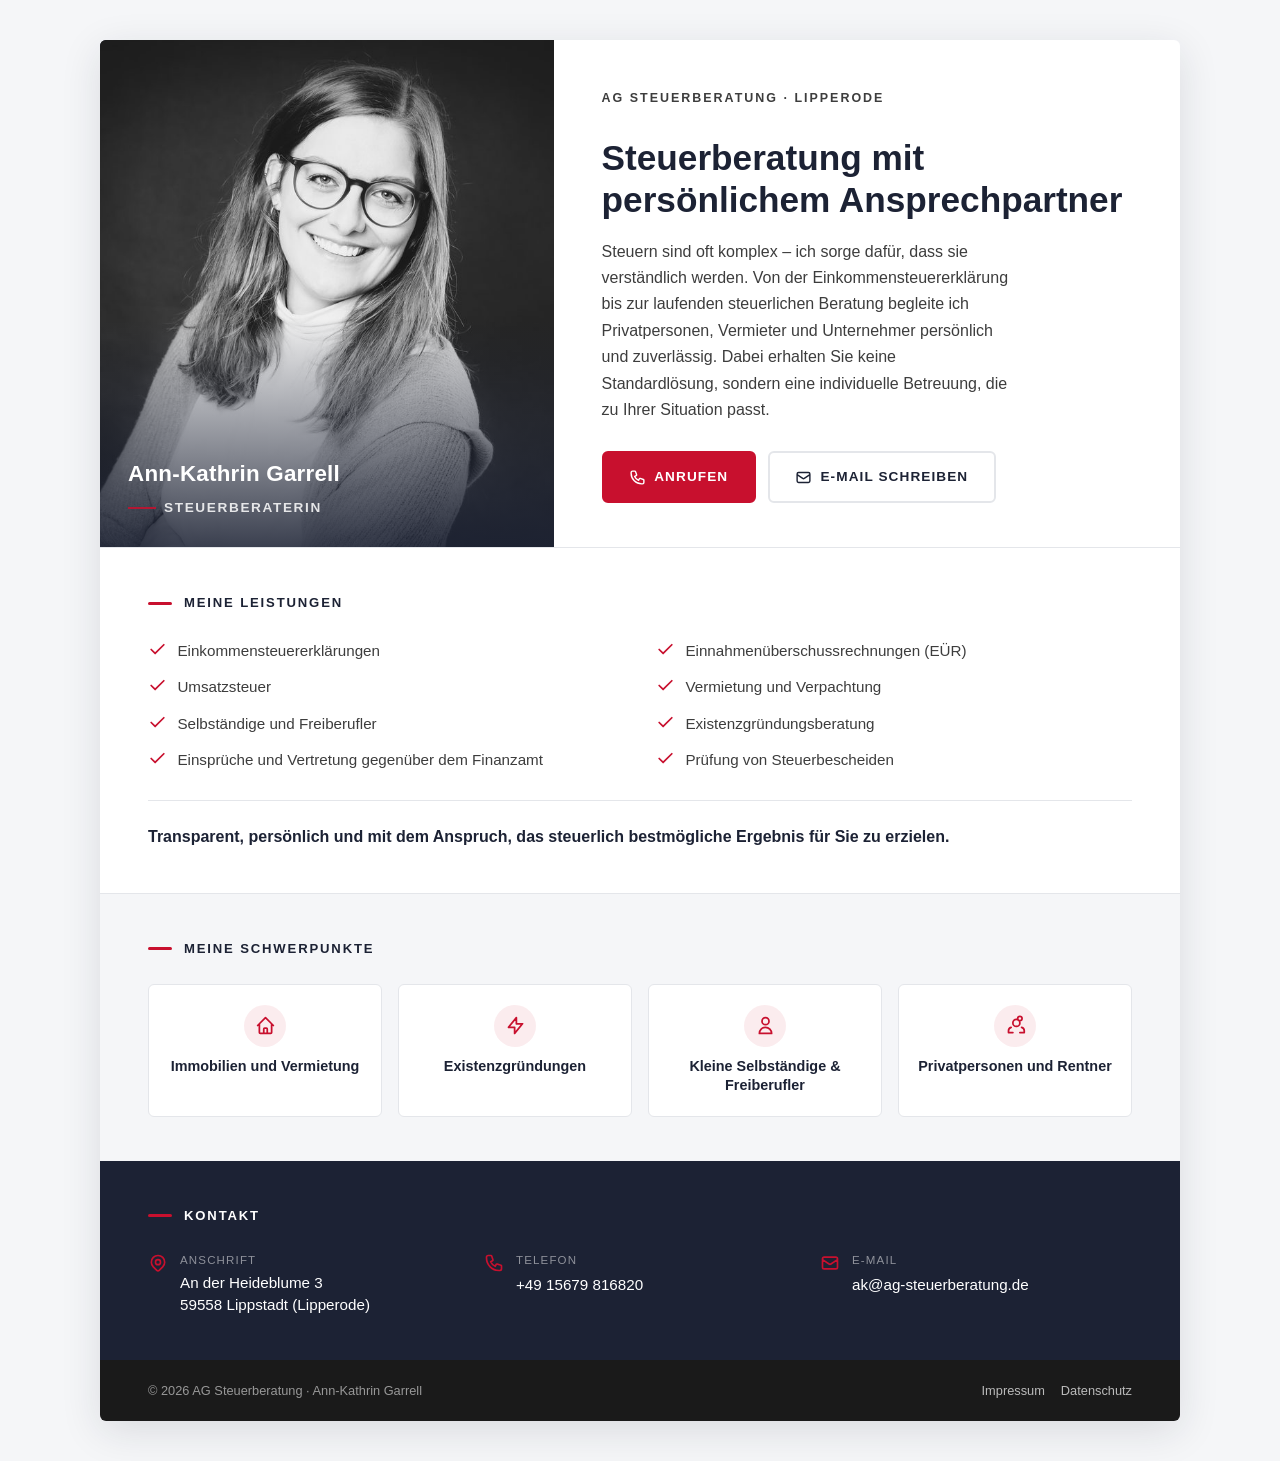
==== index.html @ de0eea04 "Impressum als eigene Seite; alte Vollversion entfernt - Neue impressum.html (eigene Seite, einheitli" ====
<!DOCTYPE html>
<html lang="de">
<head>
  <meta charset="UTF-8" />
  <meta name="viewport" content="width=device-width, initial-scale=1.0" />
  <meta name="description" content="AG Steuerberatung – Ann-Kathrin Garrell, Steuerberaterin in Lipperode. Steuerberatung mit persönlichem Ansprechpartner für Privatpersonen, Vermieter und Unternehmer." />
  <title>AG Steuerberatung – Ann-Kathrin Garrell</title>
  <link rel="stylesheet" href="card.css" />
</head>
<body>

  <a href="#leistungen" class="skip-link">Zum Inhalt springen</a>

  <main class="card">

    <!-- ===== HERO ===== -->
    <section class="hero">
      <div class="hero-photo">
        <img src="assets/ann-kathrin-garrell.jpg" alt="Ann-Kathrin Garrell, Steuerberaterin" width="1100" height="733" />
        <div class="hero-photo-name">
          <div class="name">Ann-Kathrin Garrell</div>
          <div class="role">Steuerberaterin</div>
        </div>
      </div>

      <div class="hero-body">
        <p class="hero-eyebrow">AG Steuerberatung · Lipperode</p>
        <h1>Steuerberatung mit persönlichem Ansprechpartner</h1>
        <p>Steuern sind oft komplex – ich sorge dafür, dass sie verständlich werden. Von der Einkommensteuererklärung bis zur laufenden steuerlichen Beratung begleite ich Privatpersonen, Vermieter und Unternehmer persönlich und zuverlässig. Dabei erhalten Sie keine Standardlösung, sondern eine individuelle Betreuung, die zu Ihrer Situation passt.</p>
        <div class="hero-actions">
          <a href="tel:+4915679816820" class="btn btn-primary">
            <svg aria-hidden="true" viewBox="0 0 24 24"><path d="M3 5a2 2 0 012-2h3.28a1 1 0 01.948.684l1.498 4.493a1 1 0 01-.502 1.21l-2.257 1.13a11.042 11.042 0 005.516 5.516l1.13-2.257a1 1 0 011.21-.502l4.493 1.498a1 1 0 01.684.949V19a2 2 0 01-2 2h-1C9.716 21 3 14.284 3 6V5z"/></svg>
            Anrufen
          </a>
          <a href="mailto:ak@ag-steuerberatung.de" class="btn btn-outline">
            <svg aria-hidden="true" viewBox="0 0 24 24"><path d="M3 8l7.89 5.26a2 2 0 002.22 0L21 8M5 19h14a2 2 0 002-2V7a2 2 0 00-2-2H5a2 2 0 00-2 2v10a2 2 0 002 2z"/></svg>
            E-Mail schreiben
          </a>
        </div>
      </div>
    </section>

    <!-- ===== LEISTUNGEN ===== -->
    <section class="section" id="leistungen" aria-labelledby="leistungen-title">
      <h2 class="section-title" id="leistungen-title">Meine Leistungen</h2>
      <ul class="leistungen-list">
        <li>
          <svg aria-hidden="true" viewBox="0 0 24 24"><path d="M20 6L9 17l-5-5"/></svg>
          Einkommensteuererklärungen
        </li>
        <li>
          <svg aria-hidden="true" viewBox="0 0 24 24"><path d="M20 6L9 17l-5-5"/></svg>
          Einnahmenüberschussrechnungen (EÜR)
        </li>
        <li>
          <svg aria-hidden="true" viewBox="0 0 24 24"><path d="M20 6L9 17l-5-5"/></svg>
          Umsatzsteuer
        </li>
        <li>
          <svg aria-hidden="true" viewBox="0 0 24 24"><path d="M20 6L9 17l-5-5"/></svg>
          Vermietung und Verpachtung
        </li>
        <li>
          <svg aria-hidden="true" viewBox="0 0 24 24"><path d="M20 6L9 17l-5-5"/></svg>
          Selbständige und Freiberufler
        </li>
        <li>
          <svg aria-hidden="true" viewBox="0 0 24 24"><path d="M20 6L9 17l-5-5"/></svg>
          Existenzgründungsberatung
        </li>
        <li>
          <svg aria-hidden="true" viewBox="0 0 24 24"><path d="M20 6L9 17l-5-5"/></svg>
          Einsprüche und Vertretung gegenüber dem Finanzamt
        </li>
        <li>
          <svg aria-hidden="true" viewBox="0 0 24 24"><path d="M20 6L9 17l-5-5"/></svg>
          Prüfung von Steuerbescheiden
        </li>
      </ul>
      <p class="leistungen-claim">Transparent, persönlich und mit dem Anspruch, das steuerlich bestmögliche Ergebnis für Sie zu erzielen.</p>
    </section>

    <!-- ===== SCHWERPUNKTE ===== -->
    <section class="section schwerpunkte" aria-labelledby="schwerpunkte-title">
      <h2 class="section-title" id="schwerpunkte-title">Meine Schwerpunkte</h2>
      <div class="schwerpunkte-grid">
        <div class="schwerpunkt">
          <div class="schwerpunkt-icon">
            <svg aria-hidden="true" viewBox="0 0 24 24"><path d="M3 12l2-2m0 0l7-7 7 7M5 10v10a1 1 0 001 1h3m10-11l2 2m-2-2v10a1 1 0 01-1 1h-3m-6 0a1 1 0 001-1v-4a1 1 0 011-1h2a1 1 0 011 1v4a1 1 0 001 1m-6 0h6"/></svg>
          </div>
          <span>Immobilien und Vermietung</span>
        </div>
        <div class="schwerpunkt">
          <div class="schwerpunkt-icon">
            <svg aria-hidden="true" viewBox="0 0 24 24"><path d="M13 10V3L4 14h7v7l9-11h-7z"/></svg>
          </div>
          <span>Existenzgründungen</span>
        </div>
        <div class="schwerpunkt">
          <div class="schwerpunkt-icon">
            <svg aria-hidden="true" viewBox="0 0 24 24"><path d="M16 7a4 4 0 11-8 0 4 4 0 018 0zM12 14a7 7 0 00-7 7h14a7 7 0 00-7-7z"/></svg>
          </div>
          <span>Kleine Selbständige &amp; Freiberufler</span>
        </div>
        <div class="schwerpunkt">
          <div class="schwerpunkt-icon">
            <svg aria-hidden="true" viewBox="0 0 24 24"><path d="M17 20h5v-2a4 4 0 00-3-3.87M9 20H4v-2a4 4 0 013-3.87m6-1.13a4 4 0 10-4-4 4 4 0 004 4zm6.5-9a2.5 2.5 0 11-5 0 2.5 2.5 0 015 0z"/></svg>
          </div>
          <span>Privatpersonen und Rentner</span>
        </div>
      </div>
    </section>

    <!-- ===== KONTAKT ===== -->
    <section class="section kontakt" aria-labelledby="kontakt-title">
      <h2 class="section-title" id="kontakt-title">Kontakt</h2>
      <div class="kontakt-grid">
        <div class="kontakt-item">
          <svg aria-hidden="true" viewBox="0 0 24 24"><path d="M17.657 16.657L13.414 20.9a1.998 1.998 0 01-2.827 0l-4.244-4.243a8 8 0 1111.314 0z"/><path d="M15 11a3 3 0 11-6 0 3 3 0 016 0z"/></svg>
          <div>
            <div class="label">Anschrift</div>
            <div class="value">An der Heideblume 3<br />59558 Lippstadt (Lipperode)</div>
          </div>
        </div>
        <div class="kontakt-item">
          <svg aria-hidden="true" viewBox="0 0 24 24"><path d="M3 5a2 2 0 012-2h3.28a1 1 0 01.948.684l1.498 4.493a1 1 0 01-.502 1.21l-2.257 1.13a11.042 11.042 0 005.516 5.516l1.13-2.257a1 1 0 011.21-.502l4.493 1.498a1 1 0 01.684.949V19a2 2 0 01-2 2h-1C9.716 21 3 14.284 3 6V5z"/></svg>
          <div>
            <div class="label">Telefon</div>
            <a href="tel:+4915679816820" class="value">+49 15679 816820</a>
          </div>
        </div>
        <div class="kontakt-item">
          <svg aria-hidden="true" viewBox="0 0 24 24"><path d="M3 8l7.89 5.26a2 2 0 002.22 0L21 8M5 19h14a2 2 0 002-2V7a2 2 0 00-2-2H5a2 2 0 00-2 2v10a2 2 0 002 2z"/></svg>
          <div>
            <div class="label">E-Mail</div>
            <a href="mailto:ak@ag-steuerberatung.de" class="value">ak@ag-steuerberatung.de</a>
          </div>
        </div>
      </div>
    </section>

    <!-- ===== FOOTER ===== -->
    <footer class="card-footer">
      <span>&copy; <span id="year"></span> AG Steuerberatung · Ann-Kathrin Garrell</span>
      <span class="legal">
        <a href="impressum.html" class="link-btn">Impressum</a>
        <a href="datenschutz.html" class="link-btn">Datenschutz</a>
      </span>
    </footer>

  </main>

  <script>
    (function () {
      // Jahr im Footer
      document.getElementById('year').textContent = new Date().getFullYear();
    })();
  </script>
</body>
</html>
---- card.css ----
/* ================================================
   AG Steuerberatung – Visitenkarten-Website
   ================================================ */

:root {
  --clr-primary:      #C8102E;
  --clr-primary-dark: #A00E25;
  --clr-navy:         #1C2234;
  --clr-navy-light:   #2a3354;
  --clr-black:        #1A1A1A;
  --clr-text:         #3D3D3D;
  --clr-muted:        #6b6f76;
  --clr-light:        #F5F6F8;
  --clr-white:        #FFFFFF;
  --clr-border:       #E4E6EA;

  --ff-sans: 'Arial', 'Helvetica Neue', Helvetica, sans-serif;
  --fw-bold: 700;
  --fw-black: 900;

  --container: 1080px;
  --radius: 6px;
  --transition: 0.25s ease;
  --shadow: 0 10px 40px rgba(28,34,52,0.12);
}

*, *::before, *::after { box-sizing: border-box; margin: 0; padding: 0; }

html { font-size: 16px; scroll-behavior: smooth; }

body {
  font-family: var(--ff-sans);
  line-height: 1.65;
  color: var(--clr-text);
  background: var(--clr-light);
}

img { display: block; max-width: 100%; height: auto; }

a { color: var(--clr-primary); text-decoration: none; transition: color var(--transition); }
a:hover { color: var(--clr-primary-dark); }

ul { list-style: none; }
button { font-family: inherit; cursor: pointer; border: none; background: none; }

:focus-visible { outline: 2px solid var(--clr-primary); outline-offset: 3px; }

.skip-link {
  position: absolute; top: -100%; left: 1rem; z-index: 999;
  background: var(--clr-primary); color: #fff; padding: 0.5rem 1rem;
  border-radius: 0 0 var(--radius) var(--radius); font-weight: var(--fw-bold);
}
.skip-link:focus { top: 0; }

/* ---- Card wrapper ---- */
.card {
  max-width: var(--container);
  margin: 2.5rem auto;
  background: var(--clr-white);
  border-radius: var(--radius);
  box-shadow: var(--shadow);
  overflow: hidden;
}

/* ---- Buttons ---- */
.btn {
  display: inline-flex;
  align-items: center;
  gap: 0.5rem;
  padding: 0.8rem 1.6rem;
  font-size: 0.85rem;
  font-weight: var(--fw-bold);
  text-transform: uppercase;
  letter-spacing: 0.08em;
  border-radius: var(--radius);
  border: 2px solid transparent;
  transition: background var(--transition), color var(--transition), border-color var(--transition);
}
.btn svg { width: 17px; height: 17px; stroke: currentColor; fill: none; stroke-width: 2; stroke-linecap: round; stroke-linejoin: round; }
.btn-primary { background: var(--clr-primary); color: #fff; border-color: var(--clr-primary); }
.btn-primary:hover { background: var(--clr-primary-dark); border-color: var(--clr-primary-dark); color: #fff; }
.btn-outline { background: transparent; color: var(--clr-navy); border-color: var(--clr-border); }
.btn-outline:hover { border-color: var(--clr-navy); color: var(--clr-navy); }

/* ---- Hero ---- */
.hero {
  display: grid;
  grid-template-columns: 42% 58%;
}

.hero-photo {
  position: relative;
  background: var(--clr-navy);
  min-height: 460px;
}
.hero-photo img {
  width: 100%;
  height: 100%;
  object-fit: cover;
  object-position: center 25%;
  filter: grayscale(100%);
}
.hero-photo::after {
  content: '';
  position: absolute;
  inset: 0;
  background: linear-gradient(to top, rgba(28,34,52,0.85) 0%, rgba(28,34,52,0) 45%);
}
.hero-photo-name {
  position: absolute;
  left: 0; right: 0; bottom: 0;
  z-index: 1;
  padding: 1.75rem;
  color: #fff;
}
.hero-photo-name .name {
  font-size: 1.4rem;
  font-weight: var(--fw-black);
  letter-spacing: 0.01em;
}
.hero-photo-name .role {
  font-size: 0.85rem;
  font-weight: var(--fw-bold);
  text-transform: uppercase;
  letter-spacing: 0.12em;
  color: #fff;
  opacity: 0.85;
  margin-top: 0.25rem;
}
.hero-photo-name .role::before {
  content: '';
  display: inline-block;
  width: 28px;
  height: 2px;
  background: var(--clr-primary);
  vertical-align: middle;
  margin-right: 0.5rem;
}

.hero-body {
  padding: 3rem 3rem 2.75rem;
  display: flex;
  flex-direction: column;
  justify-content: center;
}
.hero-eyebrow {
  font-size: 0.78rem;
  font-weight: var(--fw-bold);
  text-transform: uppercase;
  letter-spacing: 0.16em;
  color: var(--clr-primary);
  margin-bottom: 1rem;
}
.hero-body h1 {
  font-size: clamp(1.6rem, 3vw, 2.2rem);
  font-weight: var(--fw-black);
  color: var(--clr-navy);
  line-height: 1.2;
  margin-bottom: 1.1rem;
}
.hero-body p {
  color: var(--clr-text);
  margin-bottom: 1.75rem;
  max-width: 46ch;
}
.hero-actions {
  display: flex;
  flex-wrap: wrap;
  gap: 0.75rem;
}

/* ---- Sections ---- */
.section {
  padding: 2.75rem 3rem;
  border-top: 1px solid var(--clr-border);
}
.section-title {
  font-size: 0.82rem;
  font-weight: var(--fw-black);
  text-transform: uppercase;
  letter-spacing: 0.14em;
  color: var(--clr-navy);
  margin-bottom: 1.5rem;
  display: flex;
  align-items: center;
  gap: 0.75rem;
}
.section-title::before {
  content: '';
  width: 24px;
  height: 3px;
  background: var(--clr-primary);
  border-radius: 2px;
}

/* Leistungen */
.leistungen-list {
  display: grid;
  grid-template-columns: repeat(2, 1fr);
  gap: 0.7rem 2rem;
}
.leistungen-list li {
  display: flex;
  align-items: flex-start;
  gap: 0.65rem;
  font-size: 0.95rem;
  color: var(--clr-text);
}
.leistungen-list li svg {
  flex-shrink: 0;
  width: 19px; height: 19px;
  stroke: var(--clr-primary);
  fill: none; stroke-width: 2.2; stroke-linecap: round; stroke-linejoin: round;
  margin-top: 2px;
}
.leistungen-claim {
  margin-top: 1.75rem;
  padding-top: 1.5rem;
  border-top: 1px solid var(--clr-border);
  font-size: 1rem;
  color: var(--clr-navy);
  font-weight: var(--fw-bold);
  line-height: 1.5;
}

/* Schwerpunkte */
.schwerpunkte {
  background: var(--clr-light);
}
.schwerpunkte-grid {
  display: grid;
  grid-template-columns: repeat(4, 1fr);
  gap: 1rem;
}
.schwerpunkt {
  background: var(--clr-white);
  border: 1px solid var(--clr-border);
  border-radius: var(--radius);
  padding: 1.25rem 1rem;
  text-align: center;
  display: flex;
  flex-direction: column;
  align-items: center;
  gap: 0.65rem;
}
.schwerpunkt-icon {
  width: 42px; height: 42px;
  background: rgba(200,16,46,0.08);
  border-radius: 50%;
  display: flex; align-items: center; justify-content: center;
}
.schwerpunkt-icon svg {
  width: 21px; height: 21px;
  stroke: var(--clr-primary);
  fill: none; stroke-width: 2; stroke-linecap: round; stroke-linejoin: round;
}
.schwerpunkt span {
  font-size: 0.9rem;
  font-weight: var(--fw-bold);
  color: var(--clr-navy);
  line-height: 1.35;
}

/* Kontakt */
.kontakt {
  background: var(--clr-navy);
  color: rgba(255,255,255,0.85);
  border-top: none;
}
.kontakt .section-title { color: #fff; }
.kontakt-grid {
  display: grid;
  grid-template-columns: repeat(3, 1fr);
  gap: 1.5rem;
}
.kontakt-item {
  display: flex;
  align-items: flex-start;
  gap: 0.75rem;
}
.kontakt-item svg {
  flex-shrink: 0;
  width: 20px; height: 20px;
  stroke: var(--clr-primary);
  fill: none; stroke-width: 2; stroke-linecap: round; stroke-linejoin: round;
  margin-top: 2px;
}
.kontakt-item .label {
  font-size: 0.72rem;
  text-transform: uppercase;
  letter-spacing: 0.1em;
  color: rgba(255,255,255,0.5);
  margin-bottom: 0.15rem;
}
.kontakt-item .value { font-size: 0.95rem; color: #fff; line-height: 1.45; }
.kontakt-item a.value:hover { color: var(--clr-primary); }

/* Footer */
.card-footer {
  background: var(--clr-black);
  color: rgba(255,255,255,0.55);
  padding: 1.25rem 3rem;
  display: flex;
  align-items: center;
  justify-content: space-between;
  flex-wrap: wrap;
  gap: 0.75rem;
  font-size: 0.8rem;
}
.card-footer .legal { display: flex; gap: 1rem; }
.card-footer .link-btn {
  color: rgba(255,255,255,0.7);
  font: inherit;
  transition: color var(--transition);
}
.card-footer .link-btn:hover { color: #fff; }

/* ---- Legal page (Datenschutz) ---- */
.legal-topbar {
  background: var(--clr-navy);
  color: #fff;
}
.legal-topbar-inner {
  max-width: 820px;
  margin: 0 auto;
  padding: 1rem 1.5rem;
  display: flex;
  align-items: center;
  justify-content: space-between;
  gap: 1rem;
}
.legal-topbar .brand {
  font-weight: var(--fw-black);
  letter-spacing: 0.02em;
  color: #fff;
}
.legal-topbar .brand span { color: var(--clr-primary); }
.legal-topbar .back {
  font-size: 0.85rem;
  font-weight: var(--fw-bold);
  color: rgba(255,255,255,0.85);
}
.legal-topbar .back:hover { color: #fff; }

.legal-page {
  max-width: 820px;
  margin: 0 auto;
  padding: 2.5rem 1.5rem 4rem;
  background: #fff;
}
.legal-page h1 {
  font-size: clamp(1.6rem, 3vw, 2.1rem);
  font-weight: var(--fw-black);
  color: var(--clr-navy);
  margin-bottom: 1.5rem;
  padding-bottom: 0.75rem;
  border-bottom: 3px solid var(--clr-primary);
}
.legal-page h2 {
  font-size: 1.15rem;
  font-weight: var(--fw-black);
  color: var(--clr-navy);
  margin: 2rem 0 0.85rem;
}
.legal-page h3 {
  font-size: 1rem;
  font-weight: var(--fw-bold);
  color: var(--clr-navy);
  margin: 1.4rem 0 0.4rem;
}
.legal-page p {
  font-size: 0.94rem;
  line-height: 1.7;
  color: var(--clr-text);
  margin-bottom: 0.9rem;
}
.legal-page ul {
  list-style: disc;
  margin: 0 0 0.9rem 1.5rem;
}
.legal-page ul li {
  font-size: 0.94rem;
  line-height: 1.65;
  color: var(--clr-text);
  margin-bottom: 0.4rem;
}
.legal-page .def p { margin-bottom: 0.7rem; }
.legal-page .address {
  background: var(--clr-light);
  border-left: 3px solid var(--clr-primary);
  padding: 1rem 1.25rem;
  border-radius: var(--radius);
  margin-bottom: 1rem;
}
.legal-page .address p { margin: 0; }
.legal-page .attribution {
  margin-top: 2.5rem;
  padding-top: 1.25rem;
  border-top: 1px solid var(--clr-border);
  font-size: 0.82rem;
  color: var(--clr-muted);
}

/* ---- Modal ---- */
.modal { position: fixed; inset: 0; z-index: 2000; display: flex; align-items: center; justify-content: center; padding: 1rem; }
.modal[hidden] { display: none; }
.modal-backdrop { position: absolute; inset: 0; background: rgba(0,0,0,0.55); }
.modal-content {
  position: relative; background: #fff; border-radius: var(--radius);
  padding: 2.5rem; max-width: 640px; width: 100%; max-height: 85vh; overflow-y: auto;
  box-shadow: var(--shadow);
}
.modal-content h2 {
  font-size: 1.4rem; font-weight: var(--fw-black); color: var(--clr-navy);
  margin-bottom: 1.25rem; padding-bottom: 0.75rem; border-bottom: 2px solid var(--clr-primary);
}
.modal-content h3 { font-size: 0.95rem; color: var(--clr-navy); margin: 1.1rem 0 0.35rem; }
.modal-content p { font-size: 0.88rem; line-height: 1.7; margin-bottom: 0.6rem; }
.modal-close {
  position: absolute; top: 0.85rem; right: 1.1rem; font-size: 1.7rem; line-height: 1;
  color: var(--clr-text); transition: color var(--transition);
}
.modal-close:hover { color: var(--clr-primary); }

/* ---- Responsive ---- */
@media (max-width: 820px) {
  .hero { grid-template-columns: 1fr; }
  .hero-photo { min-height: 360px; }
  .hero-photo img { object-position: center 20%; }
  .hero-body { padding: 2.25rem 1.75rem; }
  .section { padding: 2.25rem 1.75rem; }
  .schwerpunkte-grid { grid-template-columns: repeat(2, 1fr); }
  .kontakt-grid { grid-template-columns: 1fr; gap: 1.25rem; }
  .card-footer { padding: 1.25rem 1.75rem; }
}

@media (max-width: 560px) {
  .card { margin: 0; border-radius: 0; }
  .leistungen-list { grid-template-columns: 1fr; }
  .hero-actions .btn { flex: 1; justify-content: center; }
  .modal-content { padding: 2rem 1.5rem; }
}
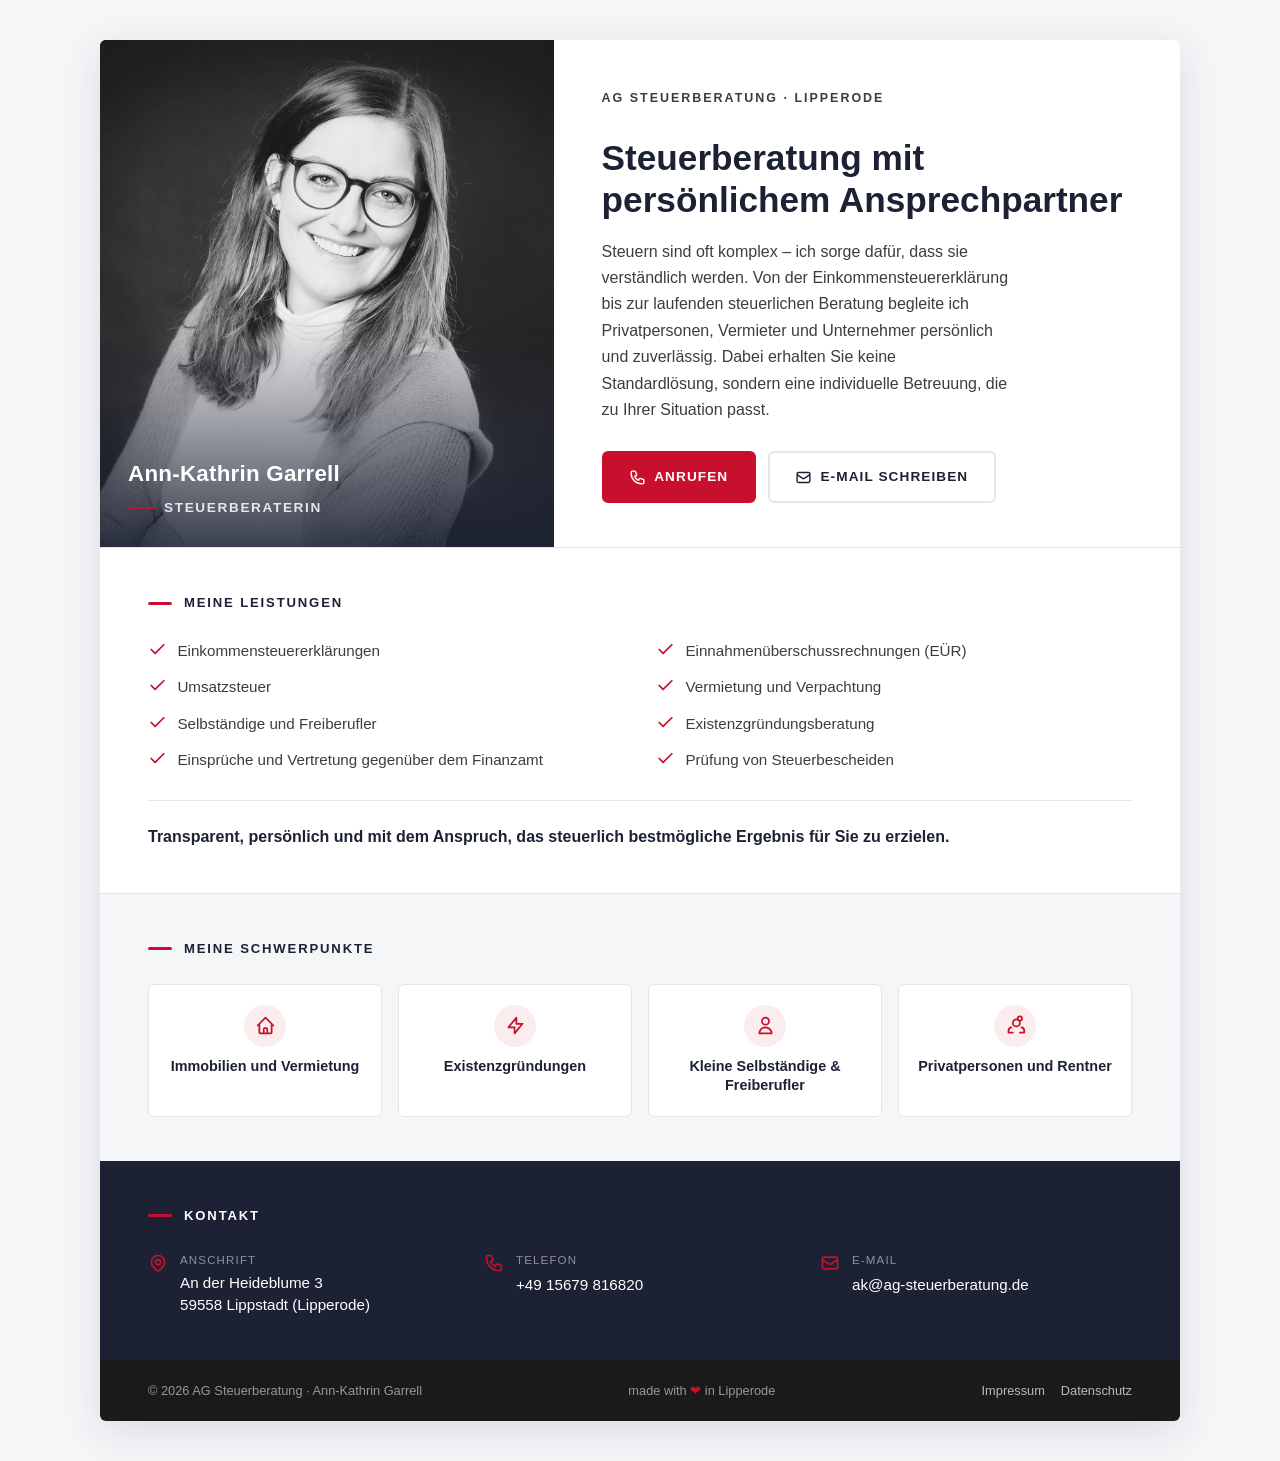
==== commit b8f0a077: "Footer: Jahr festcodiert, "made with ❤ in Lipperode", auf allen Seiten - Jahr 2026 statisch im Foote" ====
--- a/index.html
+++ b/index.html
@@ -5,6 +5,26 @@
   <meta name="viewport" content="width=device-width, initial-scale=1.0" />
   <meta name="description" content="AG Steuerberatung – Ann-Kathrin Garrell, Steuerberaterin in Lipperode. Steuerberatung mit persönlichem Ansprechpartner für Privatpersonen, Vermieter und Unternehmer." />
   <title>AG Steuerberatung – Ann-Kathrin Garrell</title>
+
+  <!-- Open Graph / Link-Vorschau (WhatsApp, Facebook, LinkedIn …) -->
+  <meta property="og:type" content="website" />
+  <meta property="og:site_name" content="AG Steuerberatung" />
+  <meta property="og:locale" content="de_DE" />
+  <meta property="og:title" content="AG Steuerberatung – Ann-Kathrin Garrell" />
+  <meta property="og:description" content="Steuerberatung mit persönlichem Ansprechpartner – für Privatpersonen, Vermieter und Unternehmer. Steuerberaterin in Lipperode." />
+  <meta property="og:url" content="https://www.garrell-steuerberatung.de/" />
+  <meta property="og:image" content="https://www.garrell-steuerberatung.de/assets/og-image.jpg" />
+  <meta property="og:image:width" content="1200" />
+  <meta property="og:image:height" content="630" />
+  <meta property="og:image:alt" content="Ann-Kathrin Garrell, Steuerberaterin in Lipperode" />
+
+  <!-- Twitter / X -->
+  <meta name="twitter:card" content="summary_large_image" />
+  <meta name="twitter:title" content="AG Steuerberatung – Ann-Kathrin Garrell" />
+  <meta name="twitter:description" content="Steuerberatung mit persönlichem Ansprechpartner – für Privatpersonen, Vermieter und Unternehmer. Steuerberaterin in Lipperode." />
+  <meta name="twitter:image" content="https://www.garrell-steuerberatung.de/assets/og-image.jpg" />
+
+  <link rel="canonical" href="https://www.garrell-steuerberatung.de/" />
   <link rel="stylesheet" href="card.css" />
 </head>
 <body>
@@ -141,7 +161,8 @@
 
     <!-- ===== FOOTER ===== -->
     <footer class="card-footer">
-      <span>&copy; <span id="year"></span> AG Steuerberatung · Ann-Kathrin Garrell</span>
+      <span>&copy; 2026 AG Steuerberatung · Ann-Kathrin Garrell</span>
+      <span class="made">made with <span class="heart">&#10084;</span> in Lipperode</span>
       <span class="legal">
         <a href="impressum.html" class="link-btn">Impressum</a>
         <a href="datenschutz.html" class="link-btn">Datenschutz</a>
@@ -149,12 +170,5 @@
     </footer>
 
   </main>
-
-  <script>
-    (function () {
-      // Jahr im Footer
-      document.getElementById('year').textContent = new Date().getFullYear();
-    })();
-  </script>
 </body>
 </html>
--- a/card.css
+++ b/card.css
@@ -307,6 +307,8 @@
   gap: 0.75rem;
   font-size: 0.8rem;
 }
+.card-footer .made { color: rgba(255,255,255,0.55); text-align: center; }
+.card-footer .heart { color: var(--clr-primary); }
 .card-footer .legal { display: flex; gap: 1rem; }
 .card-footer .link-btn {
   color: rgba(255,255,255,0.7);
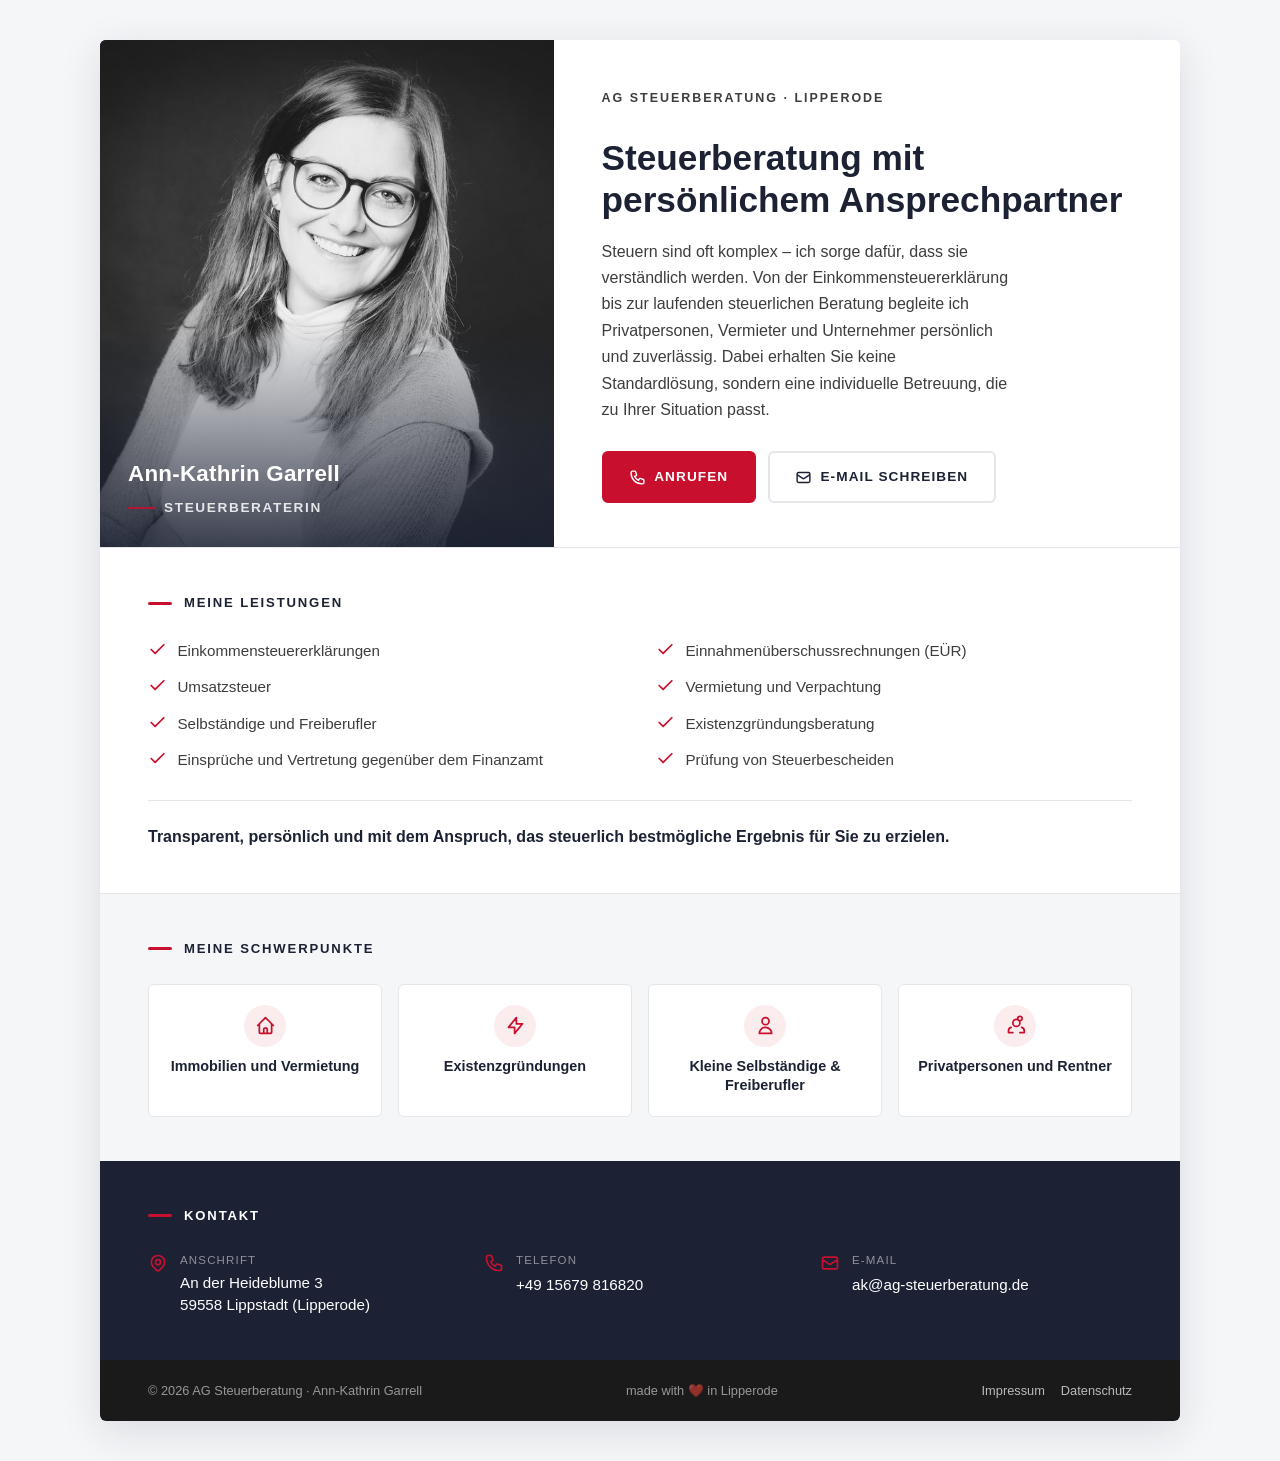
==== commit 3f0498a1: "Footer: Herz als Emoji (❤️) statt HTML-Entity - ❤️-Emoji in allen drei Seiten; verwaiste .heart-CSS-" ====
--- a/index.html
+++ b/index.html
@@ -162,7 +162,7 @@
     <!-- ===== FOOTER ===== -->
     <footer class="card-footer">
       <span>&copy; 2026 AG Steuerberatung · Ann-Kathrin Garrell</span>
-      <span class="made">made with <span class="heart">&#10084;</span> in Lipperode</span>
+      <span class="made">made with ❤️ in Lipperode</span>
       <span class="legal">
         <a href="impressum.html" class="link-btn">Impressum</a>
         <a href="datenschutz.html" class="link-btn">Datenschutz</a>
--- a/card.css
+++ b/card.css
@@ -308,7 +308,6 @@
   font-size: 0.8rem;
 }
 .card-footer .made { color: rgba(255,255,255,0.55); text-align: center; }
-.card-footer .heart { color: var(--clr-primary); }
 .card-footer .legal { display: flex; gap: 1rem; }
 .card-footer .link-btn {
   color: rgba(255,255,255,0.7);
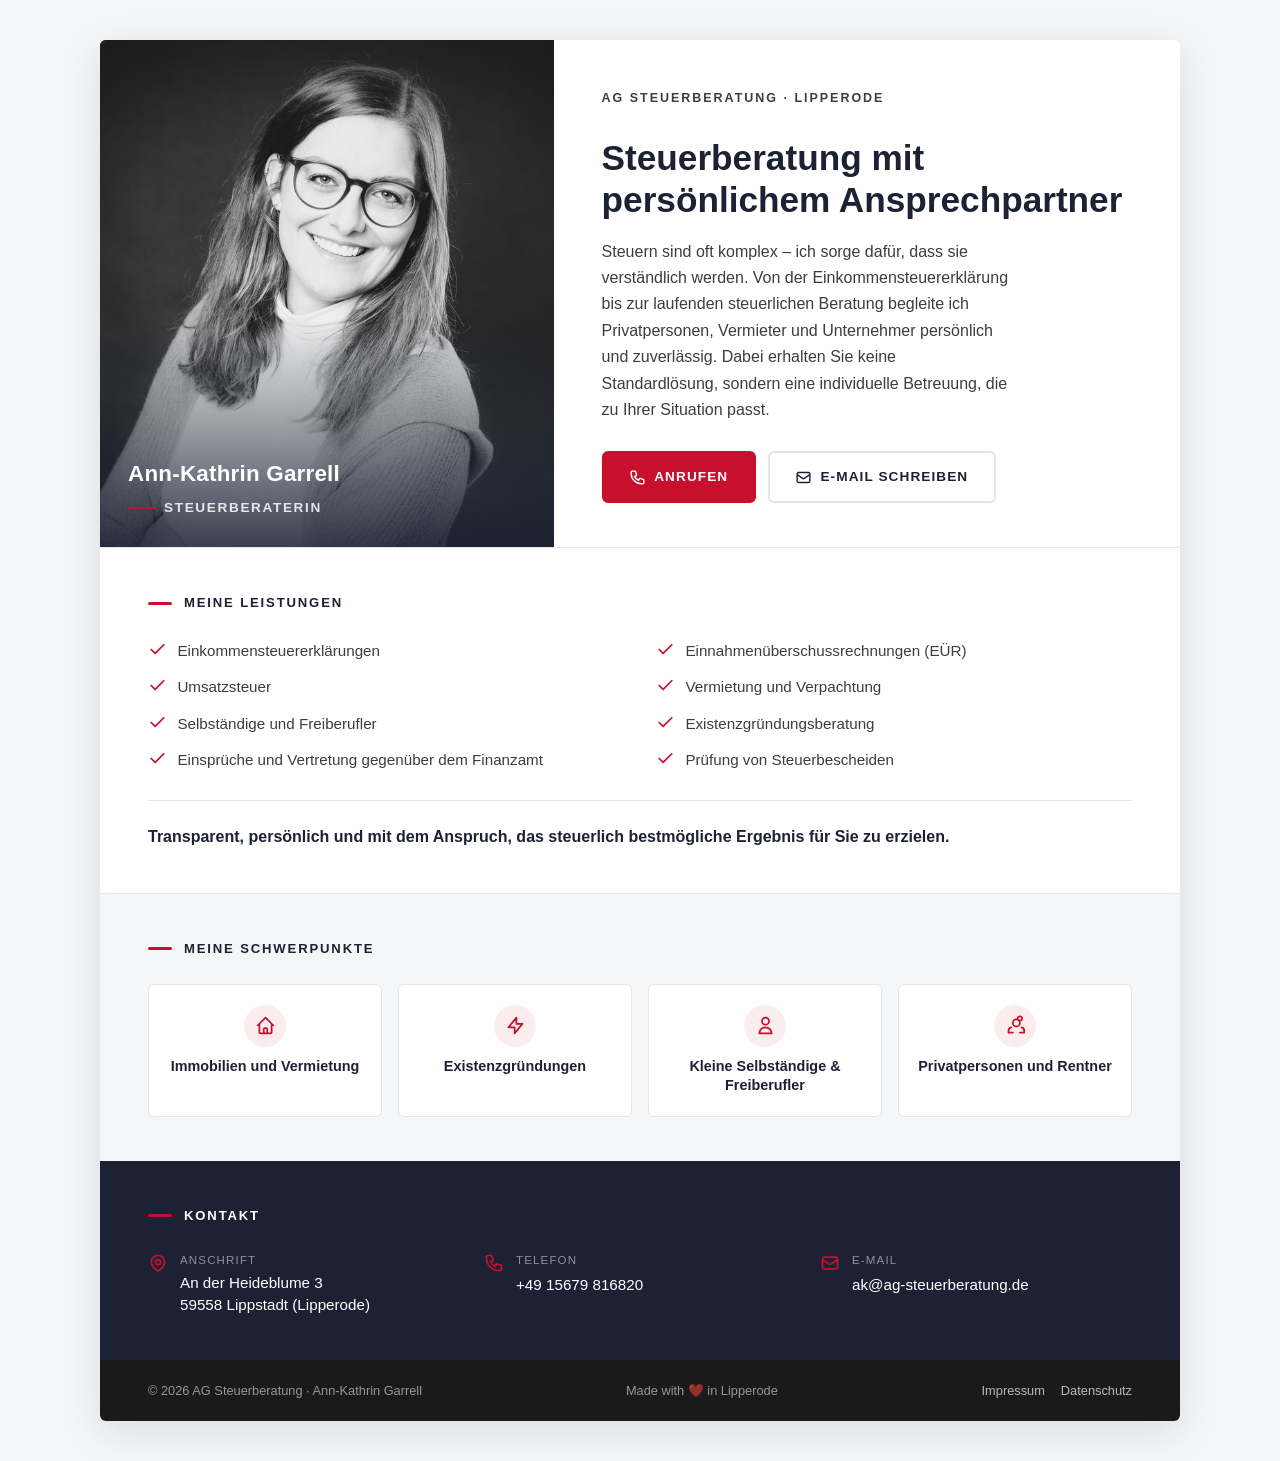
==== commit d06fe446: "Footer: "Made" großgeschrieben https://claude.ai/code/session_019qc7LFmJeDwnvEqWpSjobP" ====
--- a/index.html
+++ b/index.html
@@ -162,7 +162,7 @@
     <!-- ===== FOOTER ===== -->
     <footer class="card-footer">
       <span>&copy; 2026 AG Steuerberatung · Ann-Kathrin Garrell</span>
-      <span class="made">made with ❤️ in Lipperode</span>
+      <span class="made">Made with ❤️ in Lipperode</span>
       <span class="legal">
         <a href="impressum.html" class="link-btn">Impressum</a>
         <a href="datenschutz.html" class="link-btn">Datenschutz</a>
--- a/card.css
+++ b/card.css
@@ -322,9 +322,7 @@
   color: #fff;
 }
 .legal-topbar-inner {
-  max-width: 820px;
-  margin: 0 auto;
-  padding: 1rem 1.5rem;
+  padding: 1rem 3rem;
   display: flex;
   align-items: center;
   justify-content: space-between;
@@ -344,9 +342,7 @@
 .legal-topbar .back:hover { color: #fff; }
 
 .legal-page {
-  max-width: 820px;
-  margin: 0 auto;
-  padding: 2.5rem 1.5rem 4rem;
+  padding: 2.75rem 3rem 3rem;
   background: #fff;
 }
 .legal-page h1 {
@@ -433,6 +429,8 @@
   .schwerpunkte-grid { grid-template-columns: repeat(2, 1fr); }
   .kontakt-grid { grid-template-columns: 1fr; gap: 1.25rem; }
   .card-footer { padding: 1.25rem 1.75rem; }
+  .legal-topbar-inner { padding: 1rem 1.75rem; }
+  .legal-page { padding: 2.25rem 1.75rem; }
 }
 
 @media (max-width: 560px) {
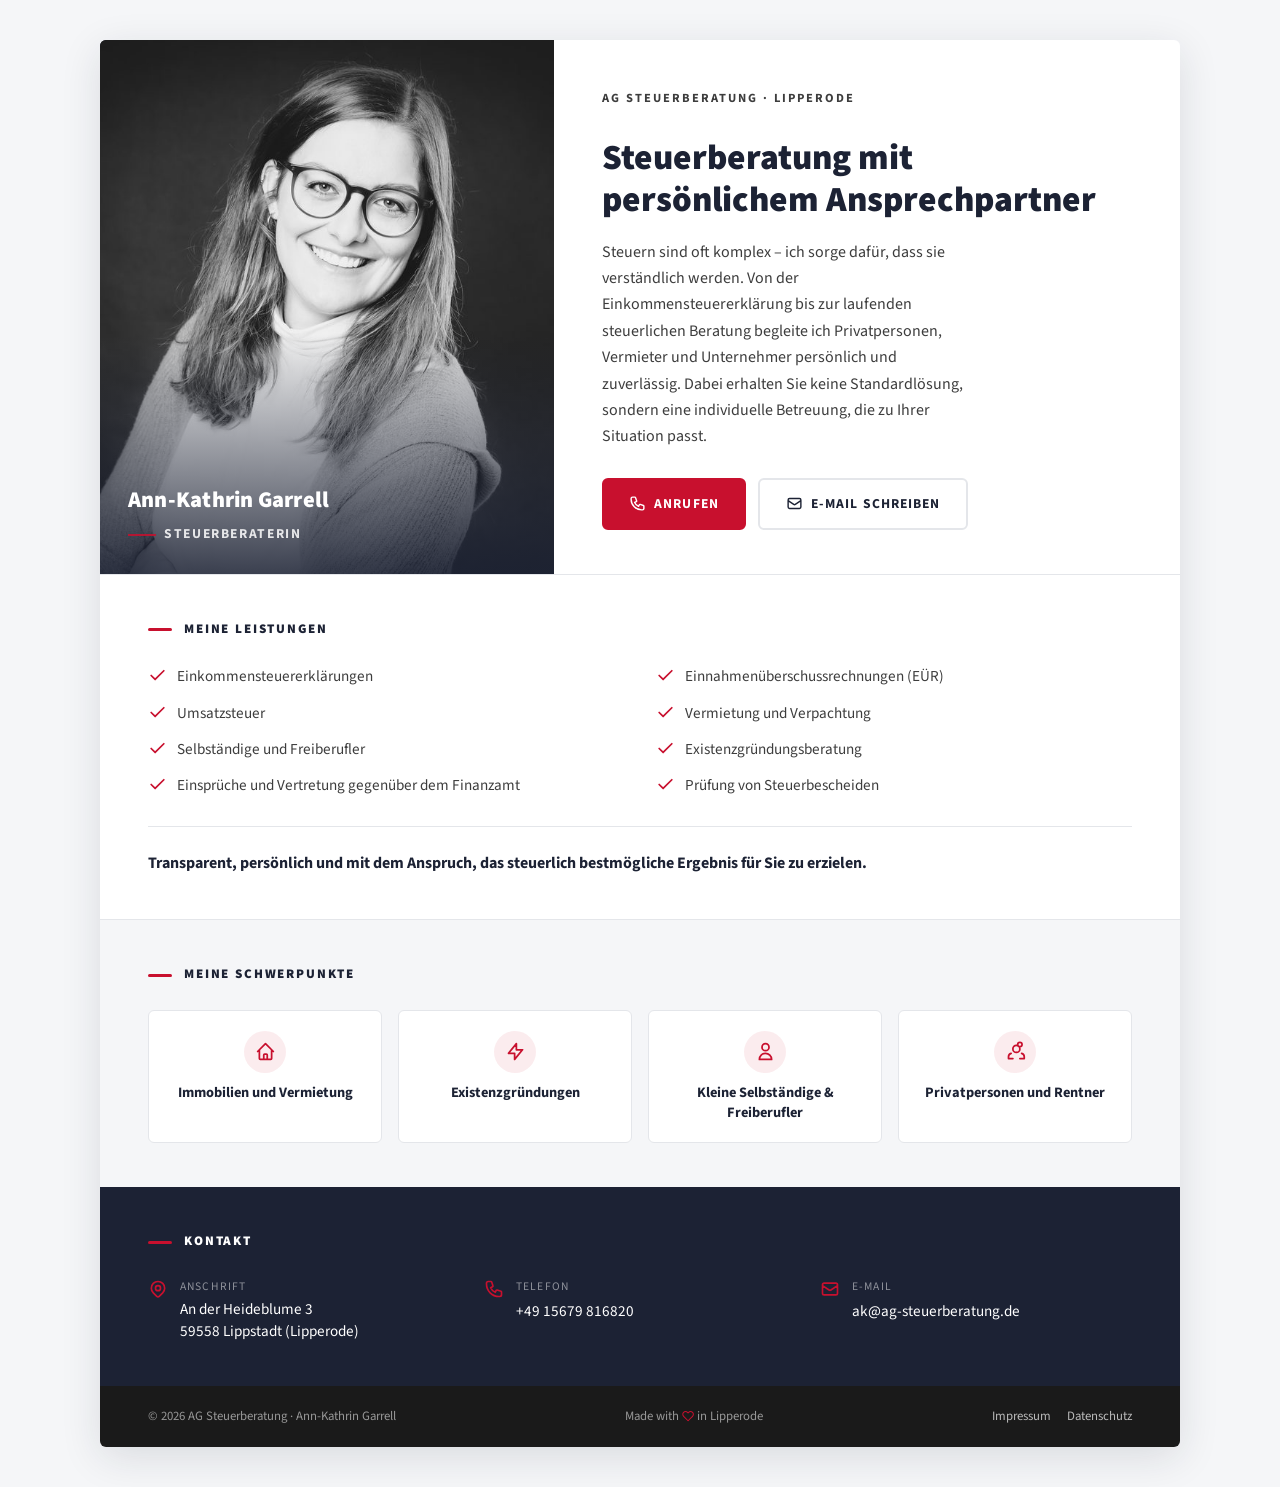
==== commit 6e7ddb1f: "Replace footer heart emoji with line-style SVG icon Swap the ❤️ emoji in the "Made with … in Lippero" ====
--- a/index.html
+++ b/index.html
@@ -162,7 +162,7 @@
     <!-- ===== FOOTER ===== -->
     <footer class="card-footer">
       <span>&copy; 2026 AG Steuerberatung · Ann-Kathrin Garrell</span>
-      <span class="made">Made with ❤️ in Lipperode</span>
+      <span class="made">Made with <svg class="heart" aria-hidden="true" viewBox="0 0 24 24"><path d="M20.84 4.61a5.5 5.5 0 00-7.78 0L12 5.67l-1.06-1.06a5.5 5.5 0 00-7.78 7.78l1.06 1.06L12 21.23l7.78-7.78 1.06-1.06a5.5 5.5 0 000-7.78z"/></svg> in Lipperode</span>
       <span class="legal">
         <a href="impressum.html" class="link-btn">Impressum</a>
         <a href="datenschutz.html" class="link-btn">Datenschutz</a>
--- a/card.css
+++ b/card.css
@@ -1,6 +1,59 @@
 /* ================================================
    AG Steuerberatung – Visitenkarten-Website
    ================================================ */
+
+/* --- Self-hosted webfont: Source Sans 3 (SIL OFL 1.1) ---------------
+   Served locally from assets/fonts/ — no external requests (GDPR).
+   License: assets/fonts/OFL.txt. Weights used by the design: 400/700/900.
+   latin subset covers German (ä ö ü ß); latin-ext loads only if needed. */
+@font-face {
+  font-family: 'Source Sans 3';
+  font-style: normal;
+  font-weight: 400;
+  font-display: swap;
+  src: url('assets/fonts/source-sans-3-latin-400-normal.woff2') format('woff2');
+  unicode-range: U+0000-00FF,U+0131,U+0152-0153,U+02BB-02BC,U+02C6,U+02DA,U+02DC,U+0304,U+0308,U+0329,U+2000-206F,U+20AC,U+2122,U+2191,U+2193,U+2212,U+2215,U+FEFF,U+FFFD;
+}
+@font-face {
+  font-family: 'Source Sans 3';
+  font-style: normal;
+  font-weight: 400;
+  font-display: swap;
+  src: url('assets/fonts/source-sans-3-latin-ext-400-normal.woff2') format('woff2');
+  unicode-range: U+0100-02BA,U+02BD-02C5,U+02C7-02CC,U+02CE-02D7,U+02DD-02FF,U+0304,U+0308,U+0329,U+1D00-1DBF,U+1E00-1E9F,U+1EF2-1EFF,U+2020,U+20A0-20AB,U+20AD-20C0,U+2113,U+2C60-2C7F,U+A720-A7FF;
+}
+@font-face {
+  font-family: 'Source Sans 3';
+  font-style: normal;
+  font-weight: 700;
+  font-display: swap;
+  src: url('assets/fonts/source-sans-3-latin-700-normal.woff2') format('woff2');
+  unicode-range: U+0000-00FF,U+0131,U+0152-0153,U+02BB-02BC,U+02C6,U+02DA,U+02DC,U+0304,U+0308,U+0329,U+2000-206F,U+20AC,U+2122,U+2191,U+2193,U+2212,U+2215,U+FEFF,U+FFFD;
+}
+@font-face {
+  font-family: 'Source Sans 3';
+  font-style: normal;
+  font-weight: 700;
+  font-display: swap;
+  src: url('assets/fonts/source-sans-3-latin-ext-700-normal.woff2') format('woff2');
+  unicode-range: U+0100-02BA,U+02BD-02C5,U+02C7-02CC,U+02CE-02D7,U+02DD-02FF,U+0304,U+0308,U+0329,U+1D00-1DBF,U+1E00-1E9F,U+1EF2-1EFF,U+2020,U+20A0-20AB,U+20AD-20C0,U+2113,U+2C60-2C7F,U+A720-A7FF;
+}
+@font-face {
+  font-family: 'Source Sans 3';
+  font-style: normal;
+  font-weight: 900;
+  font-display: swap;
+  src: url('assets/fonts/source-sans-3-latin-900-normal.woff2') format('woff2');
+  unicode-range: U+0000-00FF,U+0131,U+0152-0153,U+02BB-02BC,U+02C6,U+02DA,U+02DC,U+0304,U+0308,U+0329,U+2000-206F,U+20AC,U+2122,U+2191,U+2193,U+2212,U+2215,U+FEFF,U+FFFD;
+}
+@font-face {
+  font-family: 'Source Sans 3';
+  font-style: normal;
+  font-weight: 900;
+  font-display: swap;
+  src: url('assets/fonts/source-sans-3-latin-ext-900-normal.woff2') format('woff2');
+  unicode-range: U+0100-02BA,U+02BD-02C5,U+02C7-02CC,U+02CE-02D7,U+02DD-02FF,U+0304,U+0308,U+0329,U+1D00-1DBF,U+1E00-1E9F,U+1EF2-1EFF,U+2020,U+20A0-20AB,U+20AD-20C0,U+2113,U+2C60-2C7F,U+A720-A7FF;
+}
 
 :root {
   --clr-primary:      #C8102E;
@@ -14,7 +67,7 @@
   --clr-white:        #FFFFFF;
   --clr-border:       #E4E6EA;
 
-  --ff-sans: 'Arial', 'Helvetica Neue', Helvetica, sans-serif;
+  --ff-sans: 'Source Sans 3', system-ui, -apple-system, 'Segoe UI', Roboto, 'Helvetica Neue', Arial, sans-serif;
   --fw-bold: 700;
   --fw-black: 900;
 
@@ -308,6 +361,12 @@
   font-size: 0.8rem;
 }
 .card-footer .made { color: rgba(255,255,255,0.55); text-align: center; }
+.card-footer .made .heart {
+  width: 0.95em; height: 0.95em;
+  stroke: var(--clr-primary);
+  fill: none; stroke-width: 2; stroke-linecap: round; stroke-linejoin: round;
+  vertical-align: -0.15em;
+}
 .card-footer .legal { display: flex; gap: 1rem; }
 .card-footer .link-btn {
   color: rgba(255,255,255,0.7);
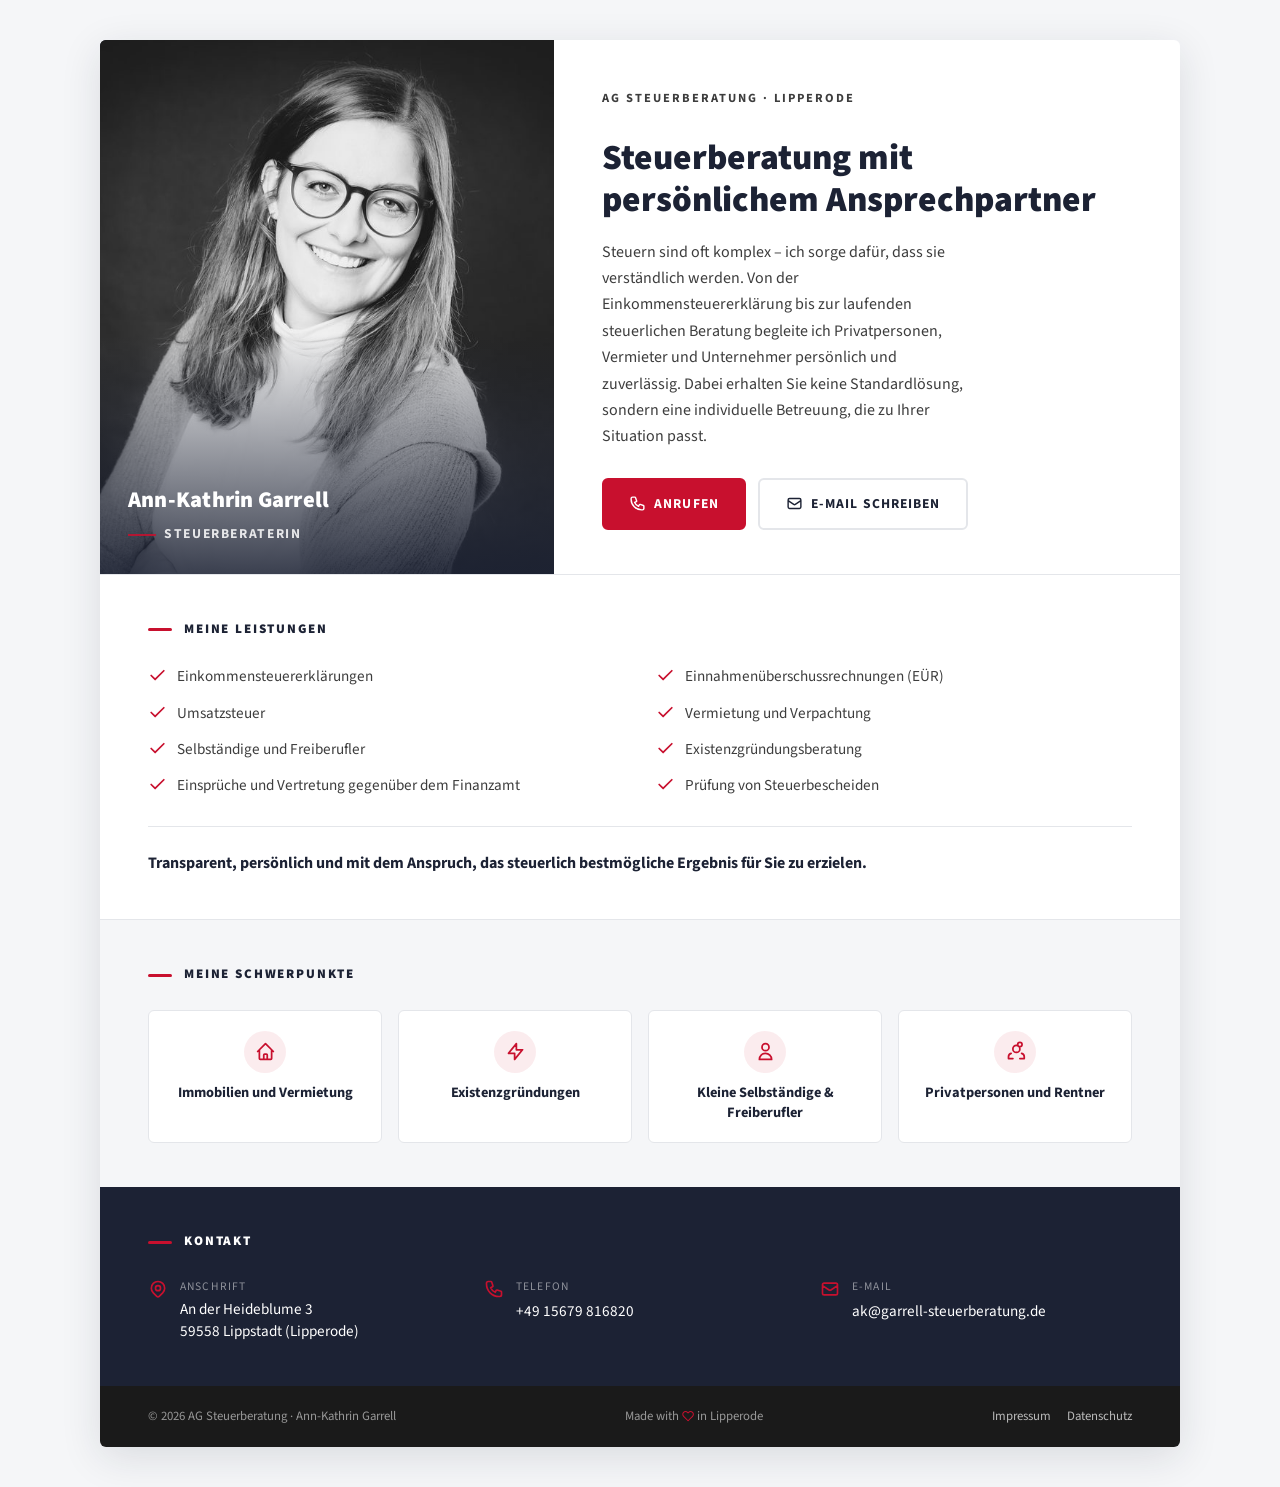
==== commit ac3edfe0: "Fix email address to ak@garrell-steuerberatung.de Correct the contact email across index, impressum " ====
--- a/index.html
+++ b/index.html
@@ -52,7 +52,7 @@
             <svg aria-hidden="true" viewBox="0 0 24 24"><path d="M3 5a2 2 0 012-2h3.28a1 1 0 01.948.684l1.498 4.493a1 1 0 01-.502 1.21l-2.257 1.13a11.042 11.042 0 005.516 5.516l1.13-2.257a1 1 0 011.21-.502l4.493 1.498a1 1 0 01.684.949V19a2 2 0 01-2 2h-1C9.716 21 3 14.284 3 6V5z"/></svg>
             Anrufen
           </a>
-          <a href="mailto:ak@ag-steuerberatung.de" class="btn btn-outline">
+          <a href="mailto:ak@garrell-steuerberatung.de" class="btn btn-outline">
             <svg aria-hidden="true" viewBox="0 0 24 24"><path d="M3 8l7.89 5.26a2 2 0 002.22 0L21 8M5 19h14a2 2 0 002-2V7a2 2 0 00-2-2H5a2 2 0 00-2 2v10a2 2 0 002 2z"/></svg>
             E-Mail schreiben
           </a>
@@ -153,7 +153,7 @@
           <svg aria-hidden="true" viewBox="0 0 24 24"><path d="M3 8l7.89 5.26a2 2 0 002.22 0L21 8M5 19h14a2 2 0 002-2V7a2 2 0 00-2-2H5a2 2 0 00-2 2v10a2 2 0 002 2z"/></svg>
           <div>
             <div class="label">E-Mail</div>
-            <a href="mailto:ak@ag-steuerberatung.de" class="value">ak@ag-steuerberatung.de</a>
+            <a href="mailto:ak@garrell-steuerberatung.de" class="value">ak@garrell-steuerberatung.de</a>
           </div>
         </div>
       </div>
